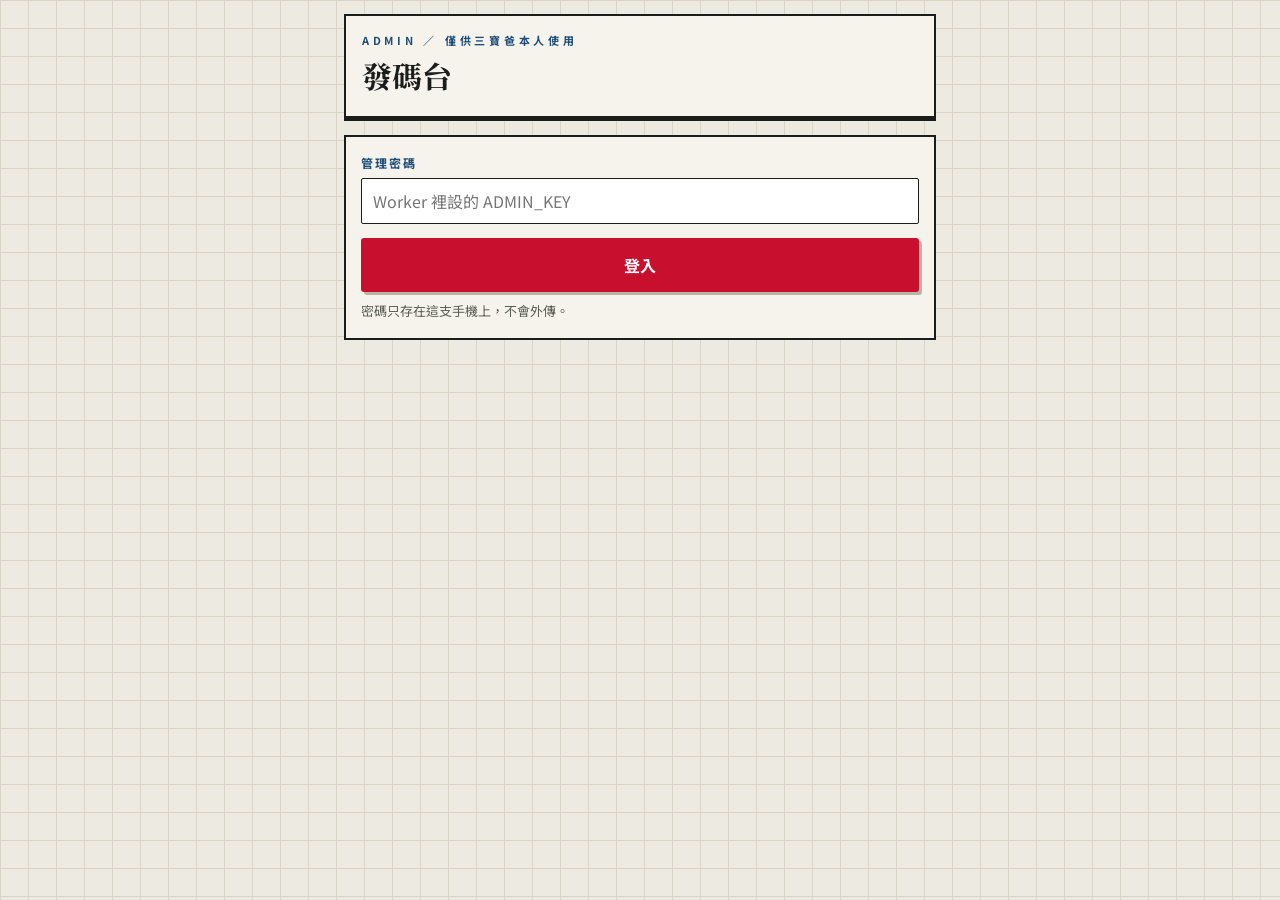
==== admin.html @ 2aa015c7 "Add files via upload" ====
<!DOCTYPE html>
<html lang="zh-Hant-TW">
<head>
<meta charset="UTF-8">
<meta name="viewport" content="width=device-width,initial-scale=1,viewport-fit=cover">
<title>發碼台 ｜ 詐騙檢驗所後台</title>
<meta name="robots" content="noindex,nofollow">
<link rel="preconnect" href="https://fonts.googleapis.com">
<link rel="preconnect" href="https://fonts.gstatic.com" crossorigin>
<link href="https://fonts.googleapis.com/css2?family=Noto+Serif+TC:wght@900&family=Noto+Sans+TC:wght@400;500;700&family=Roboto+Mono:wght@400;700&display=swap" rel="stylesheet">
<style>
:root{--paper:#ECEAE1;--paper-2:#F5F3EC;--ink:#1B1D1A;--ink-soft:#5A5C55;--stamp:#C8102E;--official:#1F4E79;--mark:#F2C230;--rule:#B9B5A6;--rule-soft:#D8D4C7;--pass:#2E6B4F}
*{box-sizing:border-box;-webkit-tap-highlight-color:transparent}
body{margin:0;background:var(--paper);background-image:linear-gradient(var(--rule-soft) 1px,transparent 1px),linear-gradient(90deg,var(--rule-soft) 1px,transparent 1px);background-size:100% 28px,28px 100%;background-attachment:fixed;color:var(--ink);font-family:"Noto Sans TC",system-ui,sans-serif;font-size:16px;line-height:1.7}
.wrap{max-width:620px;margin:0 auto;padding:14px 14px 60px}
.mono{font-family:"Roboto Mono",monospace}
h1{font-family:"Noto Serif TC",serif;font-size:30px;margin:0}
.head{border:2px solid var(--ink);border-bottom-width:5px;background:var(--paper-2);padding:15px 16px}
.head .eb{font-size:11px;letter-spacing:.34em;color:var(--official);font-weight:700}
.box{border:2px solid var(--ink);background:var(--paper-2);padding:16px 15px;margin-top:14px}
label{font-size:12px;font-weight:700;letter-spacing:.16em;color:var(--official);display:block;margin-bottom:5px}
input{width:100%;border:1.5px solid var(--ink);background:#fff;font-family:inherit;font-size:16px;padding:10px 11px;border-radius:2px}
input:focus{outline:3px solid var(--mark);outline-offset:1px}
.grid{display:grid;grid-template-columns:1fr 1fr;gap:11px}
.btn{display:block;width:100%;border:2px solid var(--ink);background:var(--ink);color:var(--paper);font-family:inherit;font-weight:700;font-size:16px;padding:13px;border-radius:3px;cursor:pointer;box-shadow:3px 3px 0 var(--rule);margin-top:14px}
.btn:active{transform:translate(3px,3px);box-shadow:none}
.btn.stamp{background:var(--stamp);border-color:var(--stamp);color:#fff}
.btn.ghost{background:transparent;color:var(--ink)}
.btn:disabled{opacity:.5}
.hint{font-size:13px;color:var(--ink-soft);margin:8px 0 0}
h2{font-family:"Noto Serif TC",serif;font-size:20px;margin:0 0 10px}
.card{border:1.5px solid var(--ink);background:#fff;padding:12px 13px;margin-bottom:10px}
.code{font-family:"Roboto Mono",monospace;font-size:21px;font-weight:700;letter-spacing:.08em;color:var(--stamp)}
.meta{font-size:12px;color:var(--ink-soft);font-family:"Roboto Mono",monospace;margin-top:2px}
.acts{display:flex;gap:8px;margin-top:10px}
.acts button{flex:1;border:1.5px solid var(--ink);background:none;font-family:inherit;font-size:13px;font-weight:700;padding:8px;cursor:pointer;border-radius:2px}
.acts button.pri{background:var(--mark)}
.bar{height:8px;border:1.5px solid var(--ink);margin-top:8px}
.bar i{display:block;height:100%;background:var(--official)}
.pill{display:inline-block;font-size:11px;font-family:"Roboto Mono",monospace;border:1px solid var(--rule);padding:1px 6px;margin-left:6px;color:var(--ink-soft)}
.pill.dead{border-color:var(--stamp);color:var(--stamp)}
.pill.full{border-color:#B8730E;color:#B8730E}
#toast{position:fixed;left:50%;bottom:22px;transform:translate(-50%,90px);background:var(--ink);color:var(--paper);padding:11px 20px;border-radius:3px;font-size:14px;z-index:99;transition:transform .28s;max-width:88vw;text-align:center}
#toast.on{transform:translate(-50%,0)}
</style>
</head>
<body>
<div class="wrap">
  <header class="head">
    <div class="eb">ADMIN ／ 僅供三寶爸本人使用</div>
    <h1>發碼台</h1>
  </header>

  <!-- 登入 -->
  <section class="box" id="login">
    <label for="adminKey">管理密碼</label>
    <input type="password" id="adminKey" placeholder="Worker 裡設的 ADMIN_KEY" autocomplete="off">
    <button class="btn stamp" id="loginBtn">登入</button>
    <p class="hint">密碼只存在這支手機上，不會外傳。</p>
  </section>

  <!-- 發碼 -->
  <section class="box" id="maker" hidden>
    <h2>產生兌換碼</h2>
    <div class="grid">
      <div><label for="fLimit">每組可用次數</label><input type="number" id="fLimit" value="5" min="1" max="500"></div>
      <div><label for="fCount">產生幾組</label><input type="number" id="fCount" value="1" min="1" max="50"></div>
      <div><label for="fDays">有效天數</label><input type="number" id="fDays" value="30" min="1" max="365"></div>
      <div><label for="fNote">備註（誰拿的）</label><input type="text" id="fNote" placeholder="例：阿姨、社團活動"></div>
    </div>
    <button class="btn stamp" id="makeBtn">產生兌換碼</button>
    <div id="made" style="margin-top:16px"></div>
  </section>

  <!-- 管理 -->
  <section class="box" id="manager" hidden>
    <h2>已發出的碼</h2>
    <button class="btn ghost" id="listBtn" style="margin-top:0">重新整理清單</button>
    <div id="list" style="margin-top:14px"></div>
  </section>
</div>

<div id="toast" role="status" aria-live="polite"></div>

<script>
/* 你的 Worker 網址（已填好，不要結尾斜線） */
const API = "https://broken-flower-f4b2.jacky9518.workers.dev";
/* 你的前台網址，會寫進要傳給對方的訊息裡 */
const SITE = "https://jacky95188888.github.io/fraud-lab/";

const $ = s => document.querySelector(s);
const esc = s => String(s == null ? "" : s).replace(/[&<>"]/g, c => ({ "&": "&amp;", "<": "&lt;", ">": "&gt;", '"': "&quot;" }[c]));
const store = { get(k){try{return localStorage.getItem(k)}catch{return null}}, set(k,v){try{localStorage.setItem(k,v)}catch{}}, del(k){try{localStorage.removeItem(k)}catch{}} };
let T; function toast(m){const t=$("#toast");t.textContent=m;t.classList.add("on");clearTimeout(T);T=setTimeout(()=>t.classList.remove("on"),2600)}
function copy(text){const done=()=>toast("已複製");if(navigator.clipboard)navigator.clipboard.writeText(text).then(done,()=>fb(text,done));else fb(text,done)}
function fb(text,done){const ta=document.createElement("textarea");ta.value=text;ta.style.position="fixed";ta.style.opacity="0";document.body.appendChild(ta);ta.select();try{document.execCommand("copy");done()}catch{toast("複製失敗")}document.body.removeChild(ta)}

let KEY = store.get("fl_admin") || "";

async function api(path, body) {
  const res = await fetch(API + path, {
    method: "POST",
    headers: { "Content-Type": "application/json", "X-Admin-Key": KEY },
    body: JSON.stringify(body || {})
  });
  let d = {}; try { d = await res.json() } catch {}
  if (!res.ok) throw new Error(d.error || `錯誤 ${res.status}`);
  return d;
}

function enter() {
  $("#login").hidden = true; $("#maker").hidden = false; $("#manager").hidden = false;
  loadList();
}

$("#loginBtn").addEventListener("click", async () => {
  KEY = $("#adminKey").value.trim();
  if (!KEY) { toast("請輸入管理密碼"); return; }
  const b = $("#loginBtn"); b.disabled = true; b.textContent = "驗證中…";
  try {
    await api("/admin/list");
    store.set("fl_admin", KEY);
    enter(); toast("登入成功");
  } catch (e) { toast(e.message) }
  finally { b.disabled = false; b.textContent = "登入" }
});
if (KEY) { $("#adminKey").value = KEY; api("/admin/list").then(enter).catch(() => store.del("fl_admin")); }

/* 產生 */
$("#makeBtn").addEventListener("click", async () => {
  const b = $("#makeBtn"); b.disabled = true; b.textContent = "產生中…";
  try {
    const d = await api("/admin/create", {
      limit: +$("#fLimit").value, count: +$("#fCount").value,
      days: +$("#fDays").value, note: $("#fNote").value.trim()
    });
    $("#made").innerHTML = `<h2 style="font-size:17px">剛產生的 ${d.codes.length} 組</h2>` + d.codes.map(cardHTML).join("");
    bindCards($("#made"));
    loadList();
    toast("產生完成");
  } catch (e) { toast(e.message) }
  finally { b.disabled = false; b.textContent = "產生兌換碼" }
});

function msgFor(c) {
  return `【三寶爸 詐騙檢驗所】
收到可疑訊息不確定？把截圖丟進去，AI 幫你化驗。

網址：${SITE}
兌換碼：${c.code}
可用次數：${c.limit} 次（${new Date(c.expiresAt).toLocaleDateString("zh-TW")} 前有效）

用法：打開網址 → 貼上兌換碼 → 上傳對話截圖 → 送出化驗。
覺得有用，幫我轉給家裡最容易被騙的那一位 🙏`;
}

function cardHTML(c) {
  const left = Math.max(0, c.limit - c.used);
  const pct = c.limit ? (c.used / c.limit * 100) : 0;
  const dead = c.revoked ? '<span class="pill dead">已停用</span>' : (left === 0 ? '<span class="pill full">已用完</span>' : "");
  return `<div class="card" data-code="${esc(c.code)}">
    <div class="code">${esc(c.code)}${dead}</div>
    <div class="meta">用了 ${c.used} / ${c.limit} ‧ 剩 ${left} 次 ‧ ${new Date(c.expiresAt).toLocaleDateString("zh-TW")} 到期${c.note ? " ‧ " + esc(c.note) : ""}</div>
    <div class="bar"><i style="width:${pct}%"></i></div>
    <div class="acts">
      <button class="pri" data-act="msg">複製發送訊息</button>
      <button data-act="only">只複製碼</button>
      ${c.revoked ? "" : '<button data-act="revoke">停用</button>'}
    </div>
  </div>`;
}

let CACHE = {};
function bindCards(root) {
  root.querySelectorAll(".card").forEach(card => {
    const code = card.dataset.code;
    card.querySelectorAll("[data-act]").forEach(b => b.addEventListener("click", async () => {
      const rec = CACHE[code];
      if (b.dataset.act === "only") return copy(code);
      if (b.dataset.act === "msg") {
        if (!rec) { toast("請先重新整理清單"); return; }
        return copy(msgFor(rec));
      }
      if (b.dataset.act === "revoke") {
        b.disabled = true; b.textContent = "停用中…";
        try { await api("/admin/revoke", { code }); toast("已停用"); loadList(); }
        catch (e) { toast(e.message); b.disabled = false; b.textContent = "停用" }
      }
    }));
  });
}

async function loadList() {
  $("#list").innerHTML = '<p class="hint mono">LOADING…</p>';
  try {
    const d = await api("/admin/list");
    CACHE = {};
    d.codes.forEach(c => CACHE[c.code] = c);
    $("#list").innerHTML = d.codes.length ? d.codes.map(cardHTML).join("") : '<p class="hint">還沒有發過任何碼。</p>';
    bindCards($("#list"));
    bindCards($("#made"));
  } catch (e) { $("#list").innerHTML = `<p class="hint">${esc(e.message)}</p>` }
}
$("#listBtn").addEventListener("click", loadList);
</script>
</body>
</html>
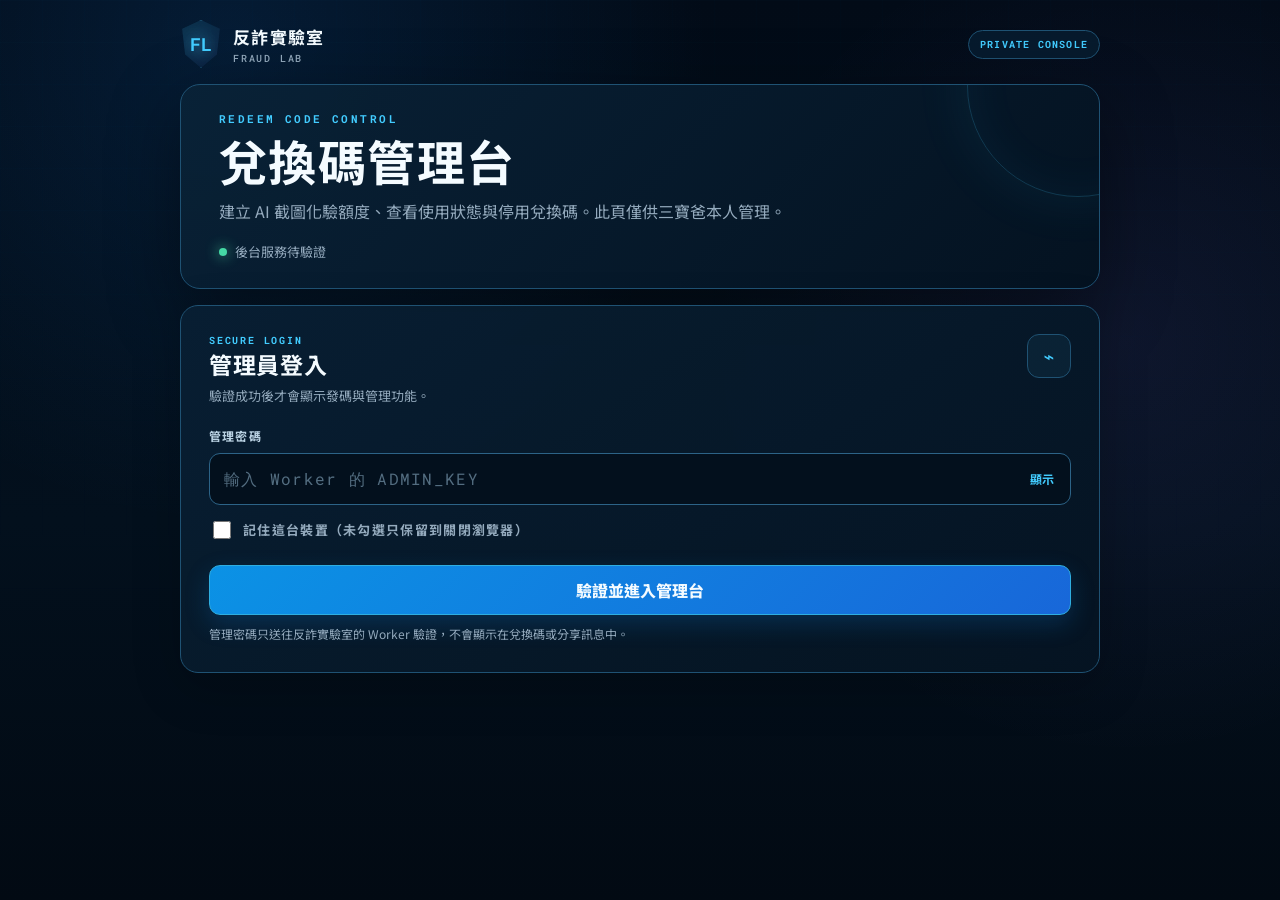
==== commit d426e964: "Rebuild redeem code admin console for mobile" ====
--- a/admin.html
+++ b/admin.html
@@ -3,205 +3,205 @@
 <head>
 <meta charset="UTF-8">
 <meta name="viewport" content="width=device-width,initial-scale=1,viewport-fit=cover">
-<title>發碼台 ｜ 詐騙檢驗所後台</title>
-<meta name="robots" content="noindex,nofollow">
+<meta name="theme-color" content="#020b17">
+<meta name="robots" content="noindex,nofollow,noarchive">
+<title>兌換碼管理台｜反詐實驗室</title>
 <link rel="preconnect" href="https://fonts.googleapis.com">
 <link rel="preconnect" href="https://fonts.gstatic.com" crossorigin>
-<link href="https://fonts.googleapis.com/css2?family=Noto+Serif+TC:wght@900&family=Noto+Sans+TC:wght@400;500;700&family=Roboto+Mono:wght@400;700&display=swap" rel="stylesheet">
+<link href="https://fonts.googleapis.com/css2?family=Noto+Sans+TC:wght@400;500;600;700;800&family=Roboto+Mono:wght@500;700&display=swap" rel="stylesheet">
 <style>
-:root{--paper:#ECEAE1;--paper-2:#F5F3EC;--ink:#1B1D1A;--ink-soft:#5A5C55;--stamp:#C8102E;--official:#1F4E79;--mark:#F2C230;--rule:#B9B5A6;--rule-soft:#D8D4C7;--pass:#2E6B4F}
+:root{--bg:#020b17;--panel:#071828;--panel2:#0a2034;--line:#1f5273;--line2:#163a54;--cyan:#42ccff;--blue:#168cff;--violet:#9873ff;--gold:#ffc857;--green:#45d9a5;--red:#ff4055;--text:#f4fbff;--muted:#94aabd;--shadow:0 22px 70px rgba(0,0,0,.38)}
 *{box-sizing:border-box;-webkit-tap-highlight-color:transparent}
-body{margin:0;background:var(--paper);background-image:linear-gradient(var(--rule-soft) 1px,transparent 1px),linear-gradient(90deg,var(--rule-soft) 1px,transparent 1px);background-size:100% 28px,28px 100%;background-attachment:fixed;color:var(--ink);font-family:"Noto Sans TC",system-ui,sans-serif;font-size:16px;line-height:1.7}
-.wrap{max-width:620px;margin:0 auto;padding:14px 14px 60px}
-.mono{font-family:"Roboto Mono",monospace}
-h1{font-family:"Noto Serif TC",serif;font-size:30px;margin:0}
-.head{border:2px solid var(--ink);border-bottom-width:5px;background:var(--paper-2);padding:15px 16px}
-.head .eb{font-size:11px;letter-spacing:.34em;color:var(--official);font-weight:700}
-.box{border:2px solid var(--ink);background:var(--paper-2);padding:16px 15px;margin-top:14px}
-label{font-size:12px;font-weight:700;letter-spacing:.16em;color:var(--official);display:block;margin-bottom:5px}
-input{width:100%;border:1.5px solid var(--ink);background:#fff;font-family:inherit;font-size:16px;padding:10px 11px;border-radius:2px}
-input:focus{outline:3px solid var(--mark);outline-offset:1px}
-.grid{display:grid;grid-template-columns:1fr 1fr;gap:11px}
-.btn{display:block;width:100%;border:2px solid var(--ink);background:var(--ink);color:var(--paper);font-family:inherit;font-weight:700;font-size:16px;padding:13px;border-radius:3px;cursor:pointer;box-shadow:3px 3px 0 var(--rule);margin-top:14px}
-.btn:active{transform:translate(3px,3px);box-shadow:none}
-.btn.stamp{background:var(--stamp);border-color:var(--stamp);color:#fff}
-.btn.ghost{background:transparent;color:var(--ink)}
-.btn:disabled{opacity:.5}
-.hint{font-size:13px;color:var(--ink-soft);margin:8px 0 0}
-h2{font-family:"Noto Serif TC",serif;font-size:20px;margin:0 0 10px}
-.card{border:1.5px solid var(--ink);background:#fff;padding:12px 13px;margin-bottom:10px}
-.code{font-family:"Roboto Mono",monospace;font-size:21px;font-weight:700;letter-spacing:.08em;color:var(--stamp)}
-.meta{font-size:12px;color:var(--ink-soft);font-family:"Roboto Mono",monospace;margin-top:2px}
-.acts{display:flex;gap:8px;margin-top:10px}
-.acts button{flex:1;border:1.5px solid var(--ink);background:none;font-family:inherit;font-size:13px;font-weight:700;padding:8px;cursor:pointer;border-radius:2px}
-.acts button.pri{background:var(--mark)}
-.bar{height:8px;border:1.5px solid var(--ink);margin-top:8px}
-.bar i{display:block;height:100%;background:var(--official)}
-.pill{display:inline-block;font-size:11px;font-family:"Roboto Mono",monospace;border:1px solid var(--rule);padding:1px 6px;margin-left:6px;color:var(--ink-soft)}
-.pill.dead{border-color:var(--stamp);color:var(--stamp)}
-.pill.full{border-color:#B8730E;color:#B8730E}
-#toast{position:fixed;left:50%;bottom:22px;transform:translate(-50%,90px);background:var(--ink);color:var(--paper);padding:11px 20px;border-radius:3px;font-size:14px;z-index:99;transition:transform .28s;max-width:88vw;text-align:center}
+html{background:var(--bg);scroll-behavior:smooth}
+body{margin:0;min-height:100vh;color:var(--text);font-family:"Noto Sans TC",system-ui,sans-serif;background:radial-gradient(circle at 18% 5%,rgba(22,140,255,.13),transparent 30rem),radial-gradient(circle at 88% 38%,rgba(152,115,255,.08),transparent 26rem),linear-gradient(180deg,#020b17,#03101d 58%,#020a13);font-size:16px;line-height:1.65;padding-bottom:calc(30px + env(safe-area-inset-bottom))}
+body::before{content:"";position:fixed;inset:0;pointer-events:none;opacity:.2;background-image:linear-gradient(rgba(66,204,255,.08) 1px,transparent 1px),linear-gradient(90deg,rgba(66,204,255,.06) 1px,transparent 1px);background-size:42px 42px;mask-image:linear-gradient(to bottom,#000,transparent 85%)}
+button,input{font:inherit}
+button{touch-action:manipulation}
+.wrap{width:min(100% - 28px,920px);margin:0 auto;padding:20px 0 54px;position:relative}
+.topbar{display:flex;align-items:center;justify-content:space-between;gap:14px;margin-bottom:16px}
+.brand{display:flex;align-items:center;gap:11px;min-width:0}
+.brand-mark{width:42px;height:48px;display:grid;place-items:center;color:var(--cyan);border:1px solid var(--line);clip-path:polygon(50% 0,95% 18%,88% 72%,50% 100%,12% 72%,5% 18%);background:linear-gradient(145deg,rgba(66,204,255,.13),rgba(152,115,255,.06));font:700 18px "Roboto Mono",monospace;text-shadow:0 0 18px var(--cyan)}
+.brand b{display:block;font-size:17px;letter-spacing:.08em;white-space:nowrap}
+.brand small{display:block;color:var(--muted);font:500 10px "Roboto Mono",monospace;letter-spacing:.18em}
+.private{border:1px solid var(--line);border-radius:99px;padding:7px 11px;color:var(--cyan);font:700 10px "Roboto Mono",monospace;letter-spacing:.12em;background:rgba(8,31,51,.8);white-space:nowrap}
+.hero{border:1px solid var(--line);border-radius:20px;padding:26px clamp(20px,5vw,38px);position:relative;overflow:hidden;background:linear-gradient(135deg,rgba(9,34,55,.96),rgba(4,19,33,.96));box-shadow:var(--shadow)}
+.hero::before{content:"";position:absolute;width:220px;height:220px;right:-90px;top:-110px;border:1px solid rgba(66,204,255,.2);border-radius:50%;box-shadow:0 0 60px rgba(66,204,255,.08),inset 0 0 50px rgba(66,204,255,.05)}
+.eyebrow{color:var(--cyan);font:700 11px "Roboto Mono",monospace;letter-spacing:.22em;margin-bottom:6px}
+h1{font-size:clamp(30px,7vw,48px);line-height:1.18;letter-spacing:.03em;margin:0}
+.hero p{color:var(--muted);margin:9px 0 0;max-width:620px}
+.statusline{display:flex;align-items:center;gap:8px;margin-top:17px;color:var(--muted);font-size:13px}
+.dot{width:8px;height:8px;border-radius:50%;background:var(--green);box-shadow:0 0 13px var(--green)}
+.panel{border:1px solid var(--line);border-radius:18px;background:linear-gradient(145deg,rgba(8,31,51,.97),rgba(5,20,34,.97));padding:clamp(18px,4vw,28px);margin-top:16px;box-shadow:0 15px 50px rgba(0,0,0,.2);position:relative}
+.panel[hidden],[hidden]{display:none!important}
+.panel-head{display:flex;align-items:flex-start;justify-content:space-between;gap:12px;margin-bottom:19px}
+.kicker{color:var(--cyan);font:700 10px "Roboto Mono",monospace;letter-spacing:.18em;margin-bottom:3px}
+h2{font-size:23px;line-height:1.3;margin:0;letter-spacing:.03em}
+.panel-head p{color:var(--muted);font-size:13px;margin:5px 0 0}
+.iconbox{width:44px;height:44px;display:grid;place-items:center;flex:0 0 auto;border:1px solid var(--line);border-radius:12px;background:rgba(66,204,255,.06);color:var(--cyan);font:700 18px "Roboto Mono",monospace}
+label{display:block;color:#b9d1e2;font-size:12px;font-weight:700;letter-spacing:.1em;margin:0 0 7px}
+.field{position:relative}
+input{width:100%;height:52px;border:1px solid #2c6387;border-radius:11px;background:#03101d;color:var(--text);padding:0 14px;outline:0;transition:border-color .2s,box-shadow .2s}
+input::placeholder{color:#536d80}
+input:focus{border-color:var(--cyan);box-shadow:0 0 0 3px rgba(66,204,255,.11),0 0 22px rgba(66,204,255,.07)}
+input[type=password]{padding-right:62px;font-family:"Roboto Mono",monospace;letter-spacing:.08em}
+.peek{position:absolute;right:7px;bottom:7px;height:38px;border:0;border-radius:8px;background:transparent;color:var(--cyan);font-size:12px;font-weight:700;padding:0 10px;cursor:pointer}
+.hint{font-size:12px;color:var(--muted);margin:9px 0 0}
+.remember{display:flex;align-items:center;gap:9px;margin-top:13px;color:var(--muted);font-size:13px;cursor:pointer}
+.remember input{width:18px;height:18px;accent-color:var(--cyan)}
+.btn{min-height:50px;border:1px solid var(--line);border-radius:11px;background:#0b253a;color:var(--text);display:inline-flex;align-items:center;justify-content:center;gap:8px;font-weight:800;cursor:pointer;padding:11px 17px;text-decoration:none;transition:transform .15s,border-color .15s,filter .15s}
+.btn:hover{border-color:var(--cyan)}
+.btn:active{transform:translateY(2px)}
+.btn:disabled{opacity:.5;cursor:wait}
+.btn.primary{width:100%;margin-top:16px;border-color:#2faee0;background:linear-gradient(135deg,#0b92e5,#1867d9);box-shadow:0 9px 24px rgba(12,127,222,.22)}
+.btn.danger{color:#ff91a0;border-color:rgba(255,64,85,.45);background:rgba(255,64,85,.08)}
+.btn.small{min-height:39px;font-size:13px;padding:7px 11px}
+.dashbar{display:flex;align-items:center;justify-content:space-between;gap:12px;margin-top:16px;padding:13px 15px;border:1px solid var(--line);border-radius:14px;background:rgba(7,24,40,.92)}
+.identity{display:flex;align-items:center;gap:10px;color:var(--muted);font-size:13px}
+.identity strong{color:var(--text)}
+.grid{display:grid;grid-template-columns:repeat(2,minmax(0,1fr));gap:14px}
+.span2{grid-column:1/-1}
+.presets{display:flex;flex-wrap:wrap;gap:8px;margin:2px 0 18px}
+.preset{border:1px solid var(--line);border-radius:99px;background:rgba(66,204,255,.04);color:#b9d7ea;padding:7px 11px;font-size:12px;font-weight:700;cursor:pointer}
+.preset:hover,.preset.on{border-color:var(--cyan);color:var(--cyan);background:rgba(66,204,255,.1)}
+.made-tools{display:flex;gap:8px;flex-wrap:wrap;margin:16px 0 12px}
+.stats{display:grid;grid-template-columns:repeat(4,1fr);gap:8px;margin-bottom:18px}
+.stat{min-height:79px;border:1px solid var(--line2);border-radius:12px;background:rgba(3,16,29,.65);padding:11px;text-align:center}
+.stat b{display:block;font:700 21px "Roboto Mono",monospace;color:var(--text)}
+.stat small{color:var(--muted);font-size:11px}
+.toolbar{display:grid;grid-template-columns:1fr auto;gap:9px;margin-bottom:13px}
+.toolbar input{height:46px}
+.filters{display:flex;gap:7px;overflow:auto;padding:1px 1px 10px;scrollbar-width:none}
+.filters::-webkit-scrollbar{display:none}
+.filter{flex:0 0 auto;border:1px solid var(--line);border-radius:99px;background:transparent;color:var(--muted);padding:7px 12px;font-size:12px;font-weight:700;cursor:pointer}
+.filter.on{color:var(--cyan);border-color:var(--cyan);background:rgba(66,204,255,.09)}
+.card{border:1px solid var(--line2);border-radius:14px;background:linear-gradient(135deg,rgba(7,27,45,.95),rgba(3,16,29,.95));padding:15px;margin-bottom:10px}
+.card-top{display:flex;align-items:flex-start;justify-content:space-between;gap:10px}
+.code{font:700 clamp(17px,5vw,22px) "Roboto Mono",monospace;letter-spacing:.07em;color:var(--cyan);overflow-wrap:anywhere}
+.pill{display:inline-flex;align-items:center;border:1px solid rgba(69,217,165,.45);border-radius:99px;padding:3px 7px;color:var(--green);font:700 10px "Roboto Mono",monospace;white-space:nowrap}
+.pill.dead,.pill.expired{border-color:rgba(255,64,85,.48);color:#ff7a8c}.pill.full{border-color:rgba(255,200,87,.5);color:var(--gold)}
+.meta{font-size:12px;color:var(--muted);margin-top:6px;overflow-wrap:anywhere}
+.bar{height:6px;border-radius:99px;background:#102d43;margin-top:11px;overflow:hidden}
+.bar i{display:block;height:100%;background:linear-gradient(90deg,var(--cyan),var(--violet));border-radius:inherit}
+.acts{display:grid;grid-template-columns:1.25fr 1fr auto;gap:8px;margin-top:12px}
+.acts button{min-height:41px;border:1px solid var(--line);border-radius:9px;background:rgba(12,43,67,.85);color:var(--text);font-size:12px;font-weight:700;padding:7px;cursor:pointer}
+.acts button.pri{border-color:#288fc0;color:#dff7ff;background:rgba(16,126,185,.23)}
+.acts button.revoke{color:#ff8292;border-color:rgba(255,64,85,.35);background:rgba(255,64,85,.05)}
+.empty{border:1px dashed var(--line);border-radius:12px;text-align:center;padding:30px 15px;color:var(--muted);font-size:13px}
+#toast{position:fixed;left:50%;bottom:calc(18px + env(safe-area-inset-bottom));transform:translate(-50%,100px);background:#e9f8ff;color:#04101c;border:1px solid #fff;padding:11px 18px;border-radius:99px;font-size:13px;font-weight:800;z-index:99;transition:transform .28s;max-width:88vw;text-align:center;box-shadow:0 14px 36px rgba(0,0,0,.4)}
 #toast.on{transform:translate(-50%,0)}
+@media(max-width:620px){.wrap{width:min(100% - 20px,920px);padding-top:10px}.topbar{padding:0 4px}.brand b{font-size:14px}.private{font-size:9px;padding:6px 8px}.hero{padding:22px 18px;border-radius:16px}.hero p{font-size:14px}.panel{border-radius:15px;padding:18px 14px}.panel-head{margin-bottom:16px}.grid{grid-template-columns:1fr}.span2{grid-column:auto}.stats{grid-template-columns:repeat(2,1fr)}.toolbar{grid-template-columns:1fr}.toolbar .btn{width:100%}.acts{grid-template-columns:1fr 1fr}.acts .revoke{grid-column:1/-1}.dashbar{align-items:flex-start}.identity{align-items:flex-start}.dashbar .btn{min-height:40px}.made-tools .btn{flex:1 1 140px}.card{padding:13px 12px}.code{letter-spacing:.045em}}
 </style>
 </head>
 <body>
-<div class="wrap">
-  <header class="head">
-    <div class="eb">ADMIN ／ 僅供三寶爸本人使用</div>
-    <h1>發碼台</h1>
+<main class="wrap">
+  <div class="topbar">
+    <div class="brand"><div class="brand-mark">FL</div><div><b>反詐實驗室</b><small>FRAUD LAB</small></div></div>
+    <div class="private">PRIVATE CONSOLE</div>
+  </div>
+
+  <header class="hero">
+    <div class="eyebrow">REDEEM CODE CONTROL</div>
+    <h1>兌換碼管理台</h1>
+    <p>建立 AI 截圖化驗額度、查看使用狀態與停用兌換碼。此頁僅供三寶爸本人管理。</p>
+    <div class="statusline"><span class="dot"></span><span>後台服務待驗證</span></div>
   </header>
 
-  <!-- 登入 -->
-  <section class="box" id="login">
-    <label for="adminKey">管理密碼</label>
-    <input type="password" id="adminKey" placeholder="Worker 裡設的 ADMIN_KEY" autocomplete="off">
-    <button class="btn stamp" id="loginBtn">登入</button>
-    <p class="hint">密碼只存在這支手機上，不會外傳。</p>
+  <section class="panel" id="login">
+    <div class="panel-head"><div><div class="kicker">SECURE LOGIN</div><h2>管理員登入</h2><p>驗證成功後才會顯示發碼與管理功能。</p></div><div class="iconbox">⌁</div></div>
+    <div class="field">
+      <label for="adminKey">管理密碼</label>
+      <input type="password" id="adminKey" placeholder="輸入 Worker 的 ADMIN_KEY" autocomplete="current-password">
+      <button class="peek" id="peekKey" type="button" aria-label="顯示密碼">顯示</button>
+    </div>
+    <label class="remember"><input type="checkbox" id="rememberKey">記住這台裝置（未勾選只保留到關閉瀏覽器）</label>
+    <button class="btn primary" id="loginBtn" type="button">驗證並進入管理台</button>
+    <p class="hint">管理密碼只送往反詐實驗室的 Worker 驗證，不會顯示在兌換碼或分享訊息中。</p>
   </section>
 
-  <!-- 發碼 -->
-  <section class="box" id="maker" hidden>
-    <h2>產生兌換碼</h2>
+  <div class="dashbar" id="dashbar" hidden>
+    <div class="identity"><span class="dot"></span><span><strong>管理員已登入</strong><br>可開始建立與管理兌換碼</span></div>
+    <button class="btn danger small" id="logoutBtn" type="button">安全登出</button>
+  </div>
+
+  <section class="panel" id="maker" hidden>
+    <div class="panel-head"><div><div class="kicker">CREATE CODES</div><h2>產生兌換碼</h2><p>每次產生前，先確認使用次數、組數與有效期限。</p></div><div class="iconbox">＋</div></div>
+    <div class="presets" aria-label="快速設定">
+      <button class="preset" type="button" data-limit="1" data-count="1" data-days="7">單次體驗</button>
+      <button class="preset on" type="button" data-limit="5" data-count="1" data-days="30">一般支持者</button>
+      <button class="preset" type="button" data-limit="10" data-count="1" data-days="90">長期使用</button>
+      <button class="preset" type="button" data-limit="5" data-count="10" data-days="30">活動批次</button>
+    </div>
     <div class="grid">
-      <div><label for="fLimit">每組可用次數</label><input type="number" id="fLimit" value="5" min="1" max="500"></div>
-      <div><label for="fCount">產生幾組</label><input type="number" id="fCount" value="1" min="1" max="50"></div>
-      <div><label for="fDays">有效天數</label><input type="number" id="fDays" value="30" min="1" max="365"></div>
-      <div><label for="fNote">備註（誰拿的）</label><input type="text" id="fNote" placeholder="例：阿姨、社團活動"></div>
-    </div>
-    <button class="btn stamp" id="makeBtn">產生兌換碼</button>
-    <div id="made" style="margin-top:16px"></div>
+      <div><label for="fLimit">每組可用次數</label><input type="number" id="fLimit" value="5" min="1" max="500" inputmode="numeric"></div>
+      <div><label for="fCount">產生幾組</label><input type="number" id="fCount" value="1" min="1" max="50" inputmode="numeric"></div>
+      <div><label for="fDays">有效天數</label><input type="number" id="fDays" value="30" min="1" max="365" inputmode="numeric"></div>
+      <div><label for="fNote">備註（誰拿的）</label><input type="text" id="fNote" maxlength="60" placeholder="例：王小姐、社團活動"></div>
+    </div>
+    <button class="btn primary" id="makeBtn" type="button">確認產生兌換碼</button>
+    <div id="made" hidden></div>
   </section>
 
-  <!-- 管理 -->
-  <section class="box" id="manager" hidden>
-    <h2>已發出的碼</h2>
-    <button class="btn ghost" id="listBtn" style="margin-top:0">重新整理清單</button>
-    <div id="list" style="margin-top:14px"></div>
+  <section class="panel" id="manager" hidden>
+    <div class="panel-head"><div><div class="kicker">CODE STATUS</div><h2>已發出的碼</h2><p>統計由後台實際資料即時計算，不使用示範數字。</p></div><div class="iconbox">#</div></div>
+    <div class="stats">
+      <div class="stat"><b id="sAll">0</b><small>全部</small></div>
+      <div class="stat"><b id="sActive">0</b><small>可使用</small></div>
+      <div class="stat"><b id="sFull">0</b><small>已用完</small></div>
+      <div class="stat"><b id="sDead">0</b><small>停用／過期</small></div>
+    </div>
+    <div class="toolbar"><input type="text" id="searchCode" placeholder="搜尋兌換碼或備註" aria-label="搜尋兌換碼或備註"><button class="btn small" id="listBtn" type="button">重新整理</button></div>
+    <div class="filters" aria-label="兌換碼狀態篩選">
+      <button class="filter on" type="button" data-filter="all">全部</button>
+      <button class="filter" type="button" data-filter="active">可使用</button>
+      <button class="filter" type="button" data-filter="full">已用完</button>
+      <button class="filter" type="button" data-filter="dead">停用／過期</button>
+    </div>
+    <div id="list"><div class="empty">登入後載入兌換碼。</div></div>
   </section>
-</div>
-
+</main>
 <div id="toast" role="status" aria-live="polite"></div>
 
 <script>
-/* 你的 Worker 網址（已填好，不要結尾斜線） */
-const API = "https://broken-flower-f4b2.jacky9518.workers.dev";
-/* 你的前台網址，會寫進要傳給對方的訊息裡 */
-const SITE = "https://jacky95188888.github.io/fraud-lab/";
-
-const $ = s => document.querySelector(s);
-const esc = s => String(s == null ? "" : s).replace(/[&<>"]/g, c => ({ "&": "&amp;", "<": "&lt;", ">": "&gt;", '"': "&quot;" }[c]));
-const store = { get(k){try{return localStorage.getItem(k)}catch{return null}}, set(k,v){try{localStorage.setItem(k,v)}catch{}}, del(k){try{localStorage.removeItem(k)}catch{}} };
-let T; function toast(m){const t=$("#toast");t.textContent=m;t.classList.add("on");clearTimeout(T);T=setTimeout(()=>t.classList.remove("on"),2600)}
-function copy(text){const done=()=>toast("已複製");if(navigator.clipboard)navigator.clipboard.writeText(text).then(done,()=>fb(text,done));else fb(text,done)}
-function fb(text,done){const ta=document.createElement("textarea");ta.value=text;ta.style.position="fixed";ta.style.opacity="0";document.body.appendChild(ta);ta.select();try{document.execCommand("copy");done()}catch{toast("複製失敗")}document.body.removeChild(ta)}
-
-let KEY = store.get("fl_admin") || "";
-
-async function api(path, body) {
-  const res = await fetch(API + path, {
-    method: "POST",
-    headers: { "Content-Type": "application/json", "X-Admin-Key": KEY },
-    body: JSON.stringify(body || {})
-  });
-  let d = {}; try { d = await res.json() } catch {}
-  if (!res.ok) throw new Error(d.error || `錯誤 ${res.status}`);
-  return d;
-}
-
-function enter() {
-  $("#login").hidden = true; $("#maker").hidden = false; $("#manager").hidden = false;
-  loadList();
-}
-
-$("#loginBtn").addEventListener("click", async () => {
-  KEY = $("#adminKey").value.trim();
-  if (!KEY) { toast("請輸入管理密碼"); return; }
-  const b = $("#loginBtn"); b.disabled = true; b.textContent = "驗證中…";
-  try {
-    await api("/admin/list");
-    store.set("fl_admin", KEY);
-    enter(); toast("登入成功");
-  } catch (e) { toast(e.message) }
-  finally { b.disabled = false; b.textContent = "登入" }
-});
-if (KEY) { $("#adminKey").value = KEY; api("/admin/list").then(enter).catch(() => store.del("fl_admin")); }
-
-/* 產生 */
-$("#makeBtn").addEventListener("click", async () => {
-  const b = $("#makeBtn"); b.disabled = true; b.textContent = "產生中…";
-  try {
-    const d = await api("/admin/create", {
-      limit: +$("#fLimit").value, count: +$("#fCount").value,
-      days: +$("#fDays").value, note: $("#fNote").value.trim()
-    });
-    $("#made").innerHTML = `<h2 style="font-size:17px">剛產生的 ${d.codes.length} 組</h2>` + d.codes.map(cardHTML).join("");
-    bindCards($("#made"));
-    loadList();
-    toast("產生完成");
-  } catch (e) { toast(e.message) }
-  finally { b.disabled = false; b.textContent = "產生兌換碼" }
-});
-
-function msgFor(c) {
-  return `【三寶爸 詐騙檢驗所】
-收到可疑訊息不確定？把截圖丟進去，AI 幫你化驗。
-
-網址：${SITE}
-兌換碼：${c.code}
-可用次數：${c.limit} 次（${new Date(c.expiresAt).toLocaleDateString("zh-TW")} 前有效）
-
-用法：打開網址 → 貼上兌換碼 → 上傳對話截圖 → 送出化驗。
-覺得有用，幫我轉給家裡最容易被騙的那一位 🙏`;
-}
-
-function cardHTML(c) {
-  const left = Math.max(0, c.limit - c.used);
-  const pct = c.limit ? (c.used / c.limit * 100) : 0;
-  const dead = c.revoked ? '<span class="pill dead">已停用</span>' : (left === 0 ? '<span class="pill full">已用完</span>' : "");
-  return `<div class="card" data-code="${esc(c.code)}">
-    <div class="code">${esc(c.code)}${dead}</div>
-    <div class="meta">用了 ${c.used} / ${c.limit} ‧ 剩 ${left} 次 ‧ ${new Date(c.expiresAt).toLocaleDateString("zh-TW")} 到期${c.note ? " ‧ " + esc(c.note) : ""}</div>
-    <div class="bar"><i style="width:${pct}%"></i></div>
-    <div class="acts">
-      <button class="pri" data-act="msg">複製發送訊息</button>
-      <button data-act="only">只複製碼</button>
-      ${c.revoked ? "" : '<button data-act="revoke">停用</button>'}
-    </div>
-  </div>`;
-}
-
-let CACHE = {};
-function bindCards(root) {
-  root.querySelectorAll(".card").forEach(card => {
-    const code = card.dataset.code;
-    card.querySelectorAll("[data-act]").forEach(b => b.addEventListener("click", async () => {
-      const rec = CACHE[code];
-      if (b.dataset.act === "only") return copy(code);
-      if (b.dataset.act === "msg") {
-        if (!rec) { toast("請先重新整理清單"); return; }
-        return copy(msgFor(rec));
-      }
-      if (b.dataset.act === "revoke") {
-        b.disabled = true; b.textContent = "停用中…";
-        try { await api("/admin/revoke", { code }); toast("已停用"); loadList(); }
-        catch (e) { toast(e.message); b.disabled = false; b.textContent = "停用" }
-      }
-    }));
-  });
-}
-
-async function loadList() {
-  $("#list").innerHTML = '<p class="hint mono">LOADING…</p>';
-  try {
-    const d = await api("/admin/list");
-    CACHE = {};
-    d.codes.forEach(c => CACHE[c.code] = c);
-    $("#list").innerHTML = d.codes.length ? d.codes.map(cardHTML).join("") : '<p class="hint">還沒有發過任何碼。</p>';
-    bindCards($("#list"));
-    bindCards($("#made"));
-  } catch (e) { $("#list").innerHTML = `<p class="hint">${esc(e.message)}</p>` }
-}
-$("#listBtn").addEventListener("click", loadList);
+const API="https://broken-flower-f4b2.jacky9518.workers.dev";
+const SITE="https://jacky95188888.github.io/fraud-lab/";
+const $=s=>document.querySelector(s),$$=s=>[...document.querySelectorAll(s)];
+const esc=s=>String(s==null?"":s).replace(/[&<>\"]/g,c=>({"&":"&amp;","<":"&lt;",">":"&gt;",'\"':"&quot;"}[c]));
+const local={get:k=>{try{return localStorage.getItem(k)}catch{return null}},set:(k,v)=>{try{localStorage.setItem(k,v)}catch{}},del:k=>{try{localStorage.removeItem(k)}catch{}}};
+const session={get:k=>{try{return sessionStorage.getItem(k)}catch{return null}},set:(k,v)=>{try{sessionStorage.setItem(k,v)}catch{}},del:k=>{try{sessionStorage.removeItem(k)}catch{}}};
+let timer,KEY=session.get("fl_admin")||local.get("fl_admin")||"",CACHE={},FILTER="all",LAST_MADE=[];
+function toast(message){const el=$("#toast");el.textContent=message;el.classList.add("on");clearTimeout(timer);timer=setTimeout(()=>el.classList.remove("on"),2800)}
+function fallbackCopy(text,done){const ta=document.createElement("textarea");ta.value=text;ta.style.cssText="position:fixed;opacity:0;left:-9999px";document.body.appendChild(ta);ta.select();try{document.execCommand("copy");done()}catch{toast("複製失敗，請長按文字複製")}ta.remove()}
+function copy(text){const done=()=>toast("已複製到剪貼簿");if(navigator.clipboard&&window.isSecureContext)navigator.clipboard.writeText(text).then(done,()=>fallbackCopy(text,done));else fallbackCopy(text,done)}
+async function api(path,body={}){const res=await fetch(API+path,{method:"POST",headers:{"Content-Type":"application/json","X-Admin-Key":KEY},body:JSON.stringify(body)});let data={};try{data=await res.json()}catch{}if(!res.ok)throw new Error(data.error||`後台回應錯誤 ${res.status}`);return data}
+function setConnected(on){$(".statusline span:last-child").textContent=on?"後台服務連線正常":"後台服務待驗證";$("#login").hidden=on;$("#dashbar").hidden=!on;$("#maker").hidden=!on;$("#manager").hidden=!on}
+function saveKey(){session.set("fl_admin",KEY);if($("#rememberKey").checked)local.set("fl_admin",KEY);else local.del("fl_admin")}
+function logout(show=true){KEY="";CACHE={};LAST_MADE=[];session.del("fl_admin");local.del("fl_admin");$("#adminKey").value="";$("#made").hidden=true;$("#made").innerHTML="";setConnected(false);if(show)toast("已安全登出")}
+
+$("#peekKey").addEventListener("click",()=>{const input=$("#adminKey"),show=input.type==="password";input.type=show?"text":"password";$("#peekKey").textContent=show?"隱藏":"顯示";$("#peekKey").setAttribute("aria-label",show?"隱藏密碼":"顯示密碼")});
+$("#loginBtn").addEventListener("click",login);
+$("#adminKey").addEventListener("keydown",e=>{if(e.key==="Enter")login()});
+$("#logoutBtn").addEventListener("click",()=>logout());
+async function login(){KEY=$("#adminKey").value.trim();if(!KEY)return toast("請先輸入管理密碼");const b=$("#loginBtn");b.disabled=true;b.textContent="正在安全驗證…";try{const data=await api("/admin/list");saveKey();setConnected(true);applyList(data.codes||[]);toast("登入成功")}catch(e){KEY="";toast(e.message)}finally{b.disabled=false;b.textContent="驗證並進入管理台"}}
+
+$$('.preset').forEach(b=>b.addEventListener('click',()=>{$$('.preset').forEach(x=>x.classList.remove('on'));b.classList.add('on');$("#fLimit").value=b.dataset.limit;$("#fCount").value=b.dataset.count;$("#fDays").value=b.dataset.days}));
+function intValue(sel,min,max,label){const n=Number($(sel).value);if(!Number.isInteger(n)||n<min||n>max)throw new Error(`${label}需介於 ${min}～${max}`);return n}
+$("#makeBtn").addEventListener("click",async()=>{const b=$("#makeBtn");let payload;try{payload={limit:intValue("#fLimit",1,500,"可用次數"),count:intValue("#fCount",1,50,"產生組數"),days:intValue("#fDays",1,365,"有效天數"),note:$("#fNote").value.trim()}}catch(e){return toast(e.message)}b.disabled=true;b.textContent="正在產生…";try{const data=await api("/admin/create",payload);LAST_MADE=data.codes||[];LAST_MADE.forEach(c=>CACHE[c.code]=c);renderMade();toast(`已產生 ${LAST_MADE.length} 組兌換碼`);await loadList(false)}catch(e){toast(e.message)}finally{b.disabled=false;b.textContent="確認產生兌換碼"}});
+function msgFor(c){return `【三寶爸｜反詐實驗室】\n收到可疑訊息不確定？可將對話截圖交給 AI 協助分析。\n\n網址：${SITE}\n兌換碼：${c.code}\n可用次數：${c.limit} 次\n有效期限：${dateText(c.expiresAt)}\n\n使用方式：開啟網站 → 選擇「AI 截圖化驗」→ 輸入兌換碼 → 上傳截圖。\n\n提醒：AI 分析僅供風險辨識參考；涉及匯款、帳戶或個資時，請撥打 165 或向警方查證。`}
+function dateText(value){const d=new Date(value);return Number.isNaN(d.getTime())?"期限未提供":d.toLocaleDateString("zh-TW")}
+function stateOf(c){const expired=new Date(c.expiresAt).getTime()<Date.now();if(c.revoked||expired)return"dead";if(Math.max(0,c.limit-c.used)===0)return"full";return"active"}
+function statusHTML(c){const expired=!c.revoked&&new Date(c.expiresAt).getTime()<Date.now();if(c.revoked)return'<span class="pill dead">已停用</span>';if(expired)return'<span class="pill expired">已過期</span>';if(stateOf(c)==="full")return'<span class="pill full">已用完</span>';return'<span class="pill">可使用</span>'}
+function cardHTML(c){const left=Math.max(0,Number(c.limit)-Number(c.used)),pct=c.limit?Math.min(100,Number(c.used)/Number(c.limit)*100):0;return `<article class="card" data-code="${esc(c.code)}"><div class="card-top"><div class="code">${esc(c.code)}</div>${statusHTML(c)}</div><div class="meta">已用 ${c.used}／${c.limit}・剩餘 ${left} 次・${dateText(c.expiresAt)} 到期${c.note?"・"+esc(c.note):""}</div><div class="bar"><i style="width:${pct}%"></i></div><div class="acts"><button class="pri" data-act="msg">複製完整訊息</button><button data-act="only">只複製碼</button>${stateOf(c)==="active"?'<button class="revoke" data-act="revoke">停用此碼</button>':""}</div></article>`}
+function bindCards(root){root.querySelectorAll(".card").forEach(card=>card.querySelectorAll("[data-act]").forEach(button=>button.addEventListener("click",async()=>{const code=card.dataset.code,rec=CACHE[code];if(button.dataset.act==="only")return copy(code);if(button.dataset.act==="msg")return rec?copy(msgFor(rec)):toast("找不到這組兌換碼，請重新整理");if(button.dataset.act==="revoke"){if(!confirm(`確定停用 ${code}？停用後使用者將無法再用此碼。`))return;button.disabled=true;button.textContent="停用中…";try{await api("/admin/revoke",{code});toast("兌換碼已停用");await loadList()}catch(e){toast(e.message);button.disabled=false;button.textContent="停用此碼"}}}))) }
+function renderMade(){const root=$("#made");if(!LAST_MADE.length){root.hidden=true;return}root.hidden=false;root.innerHTML=`<div class="made-tools"><button class="btn small" id="copyMadeCodes" type="button">複製全部兌換碼</button><button class="btn small" id="copyMadeMessages" type="button">複製全部發送訊息</button></div>${LAST_MADE.map(cardHTML).join("")}`;bindCards(root);$("#copyMadeCodes").addEventListener("click",()=>copy(LAST_MADE.map(c=>c.code).join("\n")));$("#copyMadeMessages").addEventListener("click",()=>copy(LAST_MADE.map(msgFor).join("\n\n──────────\n\n")));root.scrollIntoView({behavior:"smooth",block:"start"})}
+function applyList(codes){CACHE={};codes.forEach(c=>CACHE[c.code]=c);renderStats(codes);renderList()}
+function renderStats(codes){const counts={all:codes.length,active:0,full:0,dead:0};codes.forEach(c=>counts[stateOf(c)]++);$("#sAll").textContent=counts.all;$("#sActive").textContent=counts.active;$("#sFull").textContent=counts.full;$("#sDead").textContent=counts.dead}
+function renderList(){const query=$("#searchCode").value.trim().toLowerCase();const codes=Object.values(CACHE).filter(c=>(FILTER==="all"||stateOf(c)===FILTER)&&(!query||`${c.code} ${c.note||""}`.toLowerCase().includes(query)));const root=$("#list");root.innerHTML=codes.length?codes.map(cardHTML).join(""):'<div class="empty">沒有符合條件的兌換碼。</div>';bindCards(root)}
+async function loadList(showToast=true){$("#list").innerHTML='<div class="empty">正在讀取後台資料…</div>';try{const data=await api("/admin/list");applyList(data.codes||[]);if(showToast)toast("清單已更新")}catch(e){$("#list").innerHTML=`<div class="empty">${esc(e.message)}</div>`;if(/401|403|密碼|unauthorized/i.test(e.message))logout(false)}}
+$("#listBtn").addEventListener("click",()=>loadList());
+$("#searchCode").addEventListener("input",renderList);
+$$('.filter').forEach(b=>b.addEventListener('click',()=>{$$('.filter').forEach(x=>x.classList.remove('on'));b.classList.add('on');FILTER=b.dataset.filter;renderList()}));
+
+if(KEY){$("#adminKey").value=KEY;$("#rememberKey").checked=!!local.get("fl_admin");api("/admin/list").then(data=>{setConnected(true);applyList(data.codes||[])}).catch(()=>logout(false))}
 </script>
 </body>
 </html>
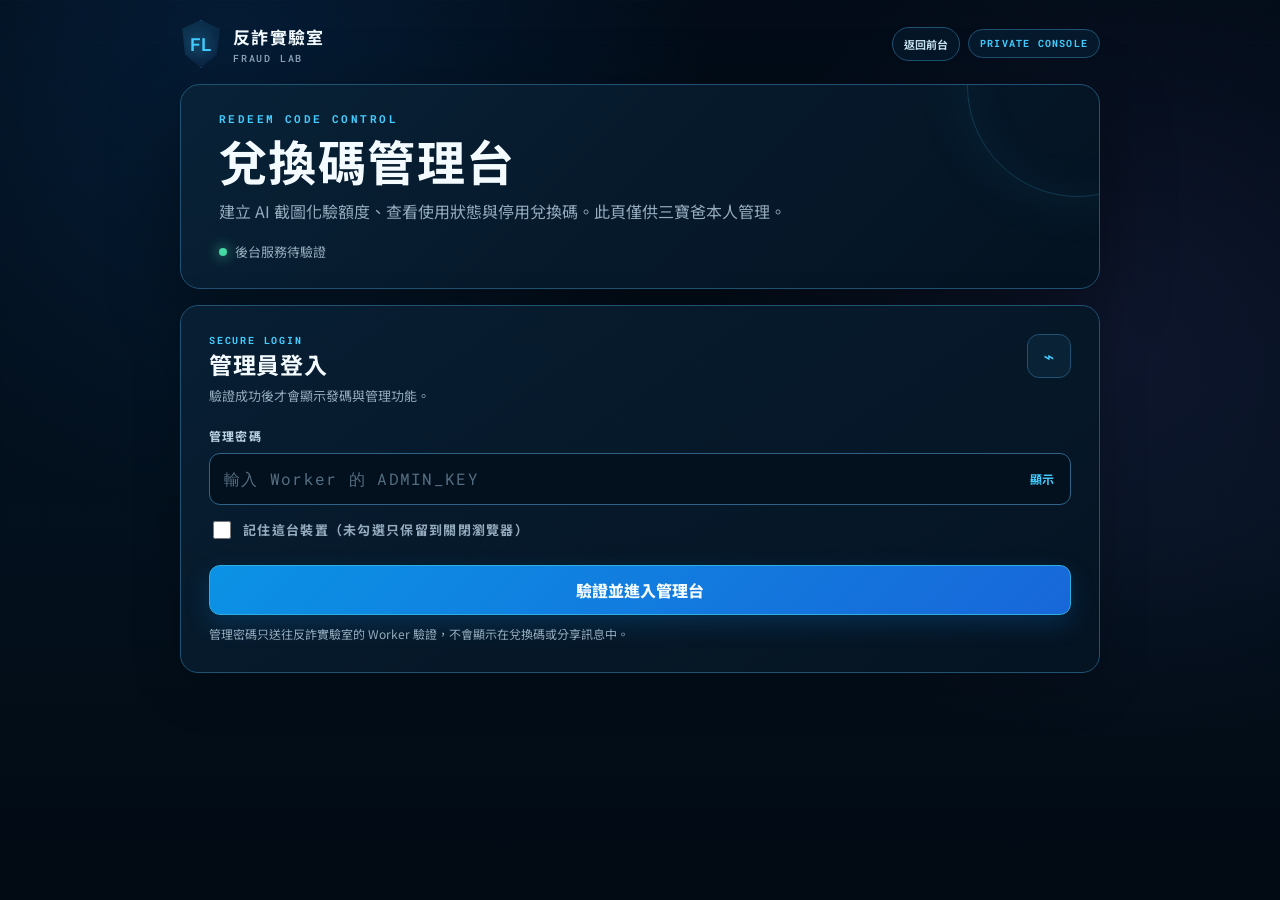
==== commit 391a8781: "Finish mobile admin console workflow" ====
--- a/admin.html
+++ b/admin.html
@@ -24,6 +24,7 @@
 .brand b{display:block;font-size:17px;letter-spacing:.08em;white-space:nowrap}
 .brand small{display:block;color:var(--muted);font:500 10px "Roboto Mono",monospace;letter-spacing:.18em}
 .private{border:1px solid var(--line);border-radius:99px;padding:7px 11px;color:var(--cyan);font:700 10px "Roboto Mono",monospace;letter-spacing:.12em;background:rgba(8,31,51,.8);white-space:nowrap}
+.top-actions{display:flex;align-items:center;gap:8px}.front-link{border:1px solid var(--line);border-radius:99px;padding:7px 11px;color:#c8e4f4;font-size:11px;font-weight:700;text-decoration:none;background:rgba(8,31,51,.55);white-space:nowrap}.front-link:hover{border-color:var(--cyan);color:var(--cyan)}
 .hero{border:1px solid var(--line);border-radius:20px;padding:26px clamp(20px,5vw,38px);position:relative;overflow:hidden;background:linear-gradient(135deg,rgba(9,34,55,.96),rgba(4,19,33,.96));box-shadow:var(--shadow)}
 .hero::before{content:"";position:absolute;width:220px;height:220px;right:-90px;top:-110px;border:1px solid rgba(66,204,255,.2);border-radius:50%;box-shadow:0 0 60px rgba(66,204,255,.08),inset 0 0 50px rgba(66,204,255,.05)}
 .eyebrow{color:var(--cyan);font:700 11px "Roboto Mono",monospace;letter-spacing:.22em;margin-bottom:6px}
@@ -89,14 +90,14 @@
 .empty{border:1px dashed var(--line);border-radius:12px;text-align:center;padding:30px 15px;color:var(--muted);font-size:13px}
 #toast{position:fixed;left:50%;bottom:calc(18px + env(safe-area-inset-bottom));transform:translate(-50%,100px);background:#e9f8ff;color:#04101c;border:1px solid #fff;padding:11px 18px;border-radius:99px;font-size:13px;font-weight:800;z-index:99;transition:transform .28s;max-width:88vw;text-align:center;box-shadow:0 14px 36px rgba(0,0,0,.4)}
 #toast.on{transform:translate(-50%,0)}
-@media(max-width:620px){.wrap{width:min(100% - 20px,920px);padding-top:10px}.topbar{padding:0 4px}.brand b{font-size:14px}.private{font-size:9px;padding:6px 8px}.hero{padding:22px 18px;border-radius:16px}.hero p{font-size:14px}.panel{border-radius:15px;padding:18px 14px}.panel-head{margin-bottom:16px}.grid{grid-template-columns:1fr}.span2{grid-column:auto}.stats{grid-template-columns:repeat(2,1fr)}.toolbar{grid-template-columns:1fr}.toolbar .btn{width:100%}.acts{grid-template-columns:1fr 1fr}.acts .revoke{grid-column:1/-1}.dashbar{align-items:flex-start}.identity{align-items:flex-start}.dashbar .btn{min-height:40px}.made-tools .btn{flex:1 1 140px}.card{padding:13px 12px}.code{letter-spacing:.045em}}
+@media(max-width:620px){.wrap{width:min(100% - 20px,920px);padding-top:10px}.topbar{padding:0 4px}.brand b{font-size:14px}.private{display:none}.front-link{font-size:10px;padding:6px 9px}.hero{padding:22px 18px;border-radius:16px}.hero p{font-size:14px}.panel{border-radius:15px;padding:18px 14px}.panel-head{margin-bottom:16px}.grid{grid-template-columns:1fr}.span2{grid-column:auto}.stats{grid-template-columns:repeat(2,1fr)}.toolbar{grid-template-columns:1fr}.toolbar .btn{width:100%}.acts{grid-template-columns:1fr 1fr}.acts .revoke{grid-column:1/-1}.dashbar{align-items:flex-start}.identity{align-items:flex-start}.dashbar .btn{min-height:40px}.made-tools .btn{flex:1 1 140px}.card{padding:13px 12px}.code{letter-spacing:.045em}}
 </style>
 </head>
 <body>
 <main class="wrap">
   <div class="topbar">
     <div class="brand"><div class="brand-mark">FL</div><div><b>反詐實驗室</b><small>FRAUD LAB</small></div></div>
-    <div class="private">PRIVATE CONSOLE</div>
+    <div class="top-actions"><a class="front-link" href="./">返回前台</a><div class="private">PRIVATE CONSOLE</div></div>
   </div>
 
   <header class="hero">
@@ -191,7 +192,7 @@
 function stateOf(c){const expired=new Date(c.expiresAt).getTime()<Date.now();if(c.revoked||expired)return"dead";if(Math.max(0,c.limit-c.used)===0)return"full";return"active"}
 function statusHTML(c){const expired=!c.revoked&&new Date(c.expiresAt).getTime()<Date.now();if(c.revoked)return'<span class="pill dead">已停用</span>';if(expired)return'<span class="pill expired">已過期</span>';if(stateOf(c)==="full")return'<span class="pill full">已用完</span>';return'<span class="pill">可使用</span>'}
 function cardHTML(c){const left=Math.max(0,Number(c.limit)-Number(c.used)),pct=c.limit?Math.min(100,Number(c.used)/Number(c.limit)*100):0;return `<article class="card" data-code="${esc(c.code)}"><div class="card-top"><div class="code">${esc(c.code)}</div>${statusHTML(c)}</div><div class="meta">已用 ${c.used}／${c.limit}・剩餘 ${left} 次・${dateText(c.expiresAt)} 到期${c.note?"・"+esc(c.note):""}</div><div class="bar"><i style="width:${pct}%"></i></div><div class="acts"><button class="pri" data-act="msg">複製完整訊息</button><button data-act="only">只複製碼</button>${stateOf(c)==="active"?'<button class="revoke" data-act="revoke">停用此碼</button>':""}</div></article>`}
-function bindCards(root){root.querySelectorAll(".card").forEach(card=>card.querySelectorAll("[data-act]").forEach(button=>button.addEventListener("click",async()=>{const code=card.dataset.code,rec=CACHE[code];if(button.dataset.act==="only")return copy(code);if(button.dataset.act==="msg")return rec?copy(msgFor(rec)):toast("找不到這組兌換碼，請重新整理");if(button.dataset.act==="revoke"){if(!confirm(`確定停用 ${code}？停用後使用者將無法再用此碼。`))return;button.disabled=true;button.textContent="停用中…";try{await api("/admin/revoke",{code});toast("兌換碼已停用");await loadList()}catch(e){toast(e.message);button.disabled=false;button.textContent="停用此碼"}}}))) }
+function bindCards(root){root.querySelectorAll(".card").forEach(card=>card.querySelectorAll("[data-act]").forEach(button=>button.addEventListener("click",async()=>{const code=card.dataset.code,rec=CACHE[code]||LAST_MADE.find(c=>c.code===code);if(button.dataset.act==="only")return copy(code);if(button.dataset.act==="msg")return rec?copy(msgFor(rec)):toast("找不到這組兌換碼，請重新整理");if(button.dataset.act==="revoke"){if(!confirm(`確定停用 ${code}？停用後使用者將無法再用此碼。`))return;button.disabled=true;button.textContent="停用中…";try{await api("/admin/revoke",{code});toast("兌換碼已停用");await loadList()}catch(e){toast(e.message);button.disabled=false;button.textContent="停用此碼"}}}))) }
 function renderMade(){const root=$("#made");if(!LAST_MADE.length){root.hidden=true;return}root.hidden=false;root.innerHTML=`<div class="made-tools"><button class="btn small" id="copyMadeCodes" type="button">複製全部兌換碼</button><button class="btn small" id="copyMadeMessages" type="button">複製全部發送訊息</button></div>${LAST_MADE.map(cardHTML).join("")}`;bindCards(root);$("#copyMadeCodes").addEventListener("click",()=>copy(LAST_MADE.map(c=>c.code).join("\n")));$("#copyMadeMessages").addEventListener("click",()=>copy(LAST_MADE.map(msgFor).join("\n\n──────────\n\n")));root.scrollIntoView({behavior:"smooth",block:"start"})}
 function applyList(codes){CACHE={};codes.forEach(c=>CACHE[c.code]=c);renderStats(codes);renderList()}
 function renderStats(codes){const counts={all:codes.length,active:0,full:0,dead:0};codes.forEach(c=>counts[stateOf(c)]++);$("#sAll").textContent=counts.all;$("#sActive").textContent=counts.active;$("#sFull").textContent=counts.full;$("#sDead").textContent=counts.dead}
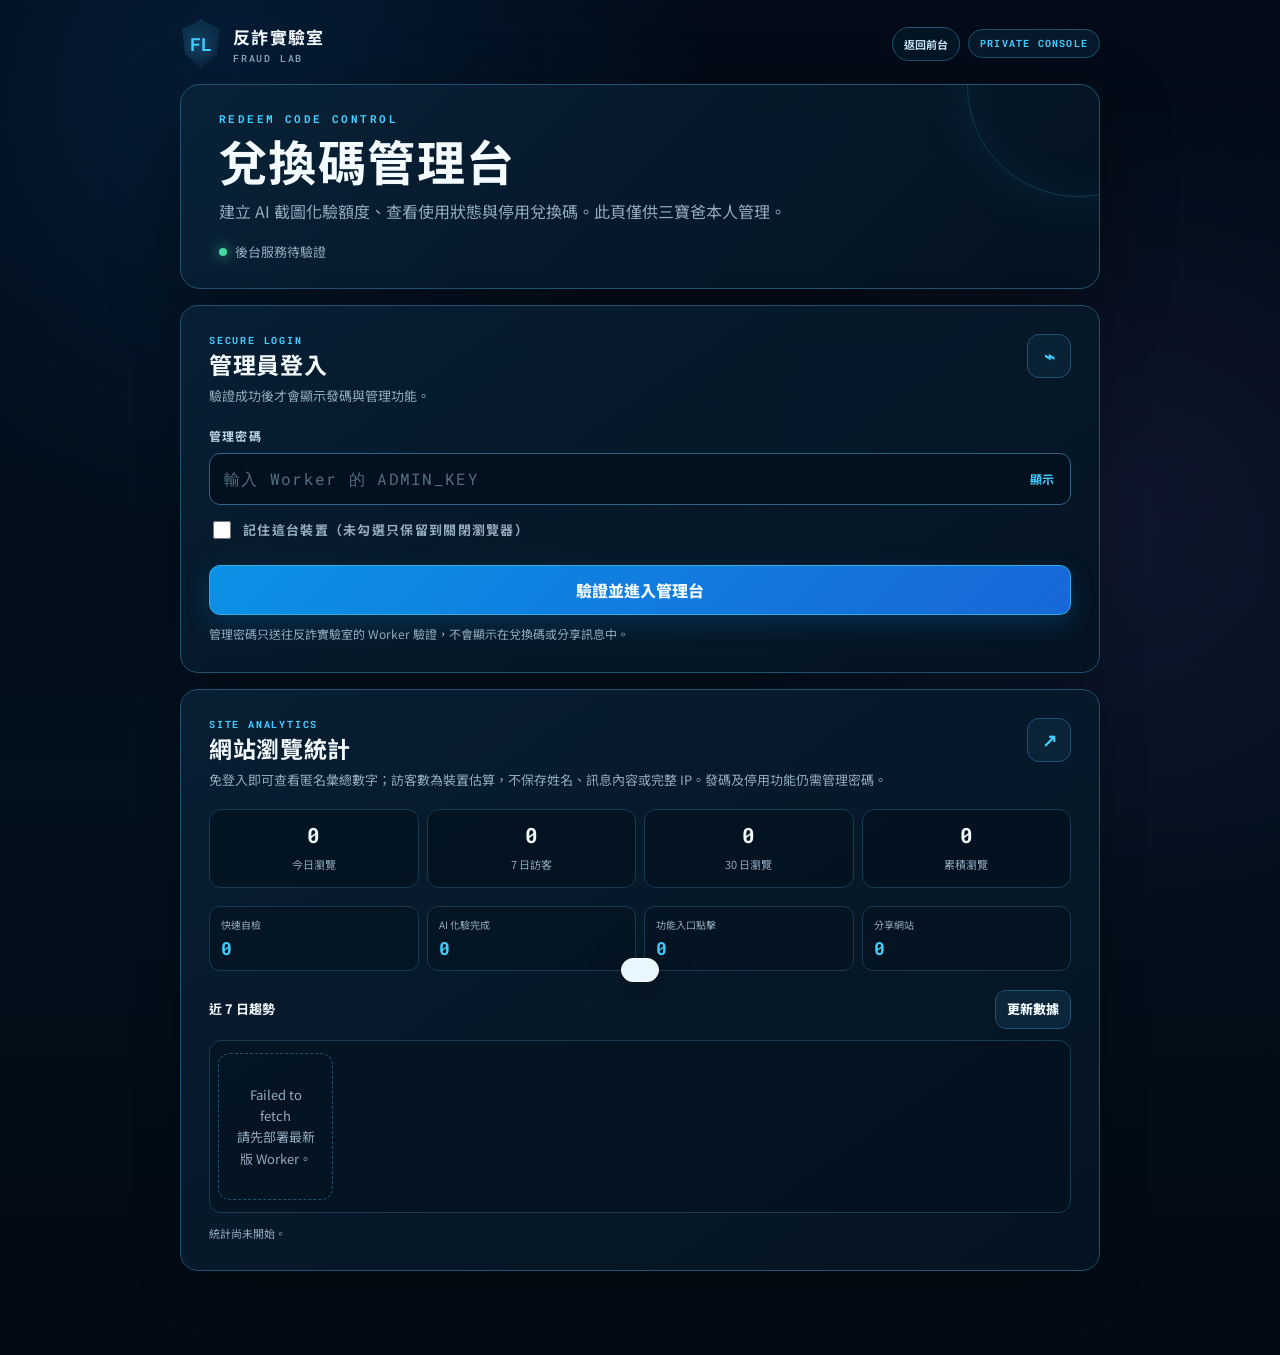
==== commit 4ecf51f9: "Show read-only analytics without login" ====
--- a/admin.html
+++ b/admin.html
@@ -69,6 +69,14 @@
 .stat{min-height:79px;border:1px solid var(--line2);border-radius:12px;background:rgba(3,16,29,.65);padding:11px;text-align:center}
 .stat b{display:block;font:700 21px "Roboto Mono",monospace;color:var(--text)}
 .stat small{color:var(--muted);font-size:11px}
+.traffic-more{display:grid;grid-template-columns:repeat(4,1fr);gap:8px;margin:0 0 19px}
+.traffic-more>div{border:1px solid var(--line2);border-radius:11px;background:rgba(3,16,29,.5);padding:10px 11px}
+.traffic-more span{display:block;color:var(--muted);font-size:10px}.traffic-more b{display:block;margin-top:2px;color:var(--cyan);font:700 18px "Roboto Mono",monospace}
+.traffic-chart-head{display:flex;align-items:center;justify-content:space-between;gap:12px;margin-bottom:11px}.traffic-chart-head strong{font-size:13px}
+.traffic-chart{display:grid;grid-template-columns:repeat(7,1fr);align-items:end;gap:6px;min-height:126px;padding:12px 8px;border:1px solid var(--line2);border-radius:12px;background:rgba(3,16,29,.52)}
+.traffic-day{display:grid;grid-template-rows:1fr auto auto;align-items:end;gap:4px;height:100%;text-align:center}.traffic-bar{width:100%;min-height:4px;border-radius:5px 5px 2px 2px;background:linear-gradient(180deg,var(--cyan),#146db8);box-shadow:0 0 12px rgba(66,204,255,.18)}
+.traffic-day b{font:700 10px "Roboto Mono",monospace;color:var(--text)}.traffic-day small{font-size:9px;color:var(--muted)}
+#statsSince{margin:11px 0 0;font-size:11px}
 .toolbar{display:grid;grid-template-columns:1fr auto;gap:9px;margin-bottom:13px}
 .toolbar input{height:46px}
 .filters{display:flex;gap:7px;overflow:auto;padding:1px 1px 10px;scrollbar-width:none}
@@ -90,7 +98,7 @@
 .empty{border:1px dashed var(--line);border-radius:12px;text-align:center;padding:30px 15px;color:var(--muted);font-size:13px}
 #toast{position:fixed;left:50%;bottom:calc(18px + env(safe-area-inset-bottom));transform:translate(-50%,100px);background:#e9f8ff;color:#04101c;border:1px solid #fff;padding:11px 18px;border-radius:99px;font-size:13px;font-weight:800;z-index:99;transition:transform .28s;max-width:88vw;text-align:center;box-shadow:0 14px 36px rgba(0,0,0,.4)}
 #toast.on{transform:translate(-50%,0)}
-@media(max-width:620px){.wrap{width:min(100% - 20px,920px);padding-top:10px}.topbar{padding:0 4px}.brand b{font-size:14px}.private{display:none}.front-link{font-size:10px;padding:6px 9px}.hero{padding:22px 18px;border-radius:16px}.hero p{font-size:14px}.panel{border-radius:15px;padding:18px 14px}.panel-head{margin-bottom:16px}.grid{grid-template-columns:1fr}.span2{grid-column:auto}.stats{grid-template-columns:repeat(2,1fr)}.toolbar{grid-template-columns:1fr}.toolbar .btn{width:100%}.acts{grid-template-columns:1fr 1fr}.acts .revoke{grid-column:1/-1}.dashbar{align-items:flex-start}.identity{align-items:flex-start}.dashbar .btn{min-height:40px}.made-tools .btn{flex:1 1 140px}.card{padding:13px 12px}.code{letter-spacing:.045em}}
+@media(max-width:620px){.wrap{width:min(100% - 20px,920px);padding-top:10px}.topbar{padding:0 4px}.brand b{font-size:14px}.private{display:none}.front-link{font-size:10px;padding:6px 9px}.hero{padding:22px 18px;border-radius:16px}.hero p{font-size:14px}.panel{border-radius:15px;padding:18px 14px}.panel-head{margin-bottom:16px}.grid{grid-template-columns:1fr}.span2{grid-column:auto}.stats{grid-template-columns:repeat(2,1fr)}.traffic-more{grid-template-columns:repeat(2,1fr)}.toolbar{grid-template-columns:1fr}.toolbar .btn{width:100%}.acts{grid-template-columns:1fr 1fr}.acts .revoke{grid-column:1/-1}.dashbar{align-items:flex-start}.identity{align-items:flex-start}.dashbar .btn{min-height:40px}.made-tools .btn{flex:1 1 140px}.card{padding:13px 12px}.code{letter-spacing:.045em}}
 </style>
 </head>
 <body>
@@ -123,6 +131,25 @@
     <div class="identity"><span class="dot"></span><span><strong>管理員已登入</strong><br>可開始建立與管理兌換碼</span></div>
     <button class="btn danger small" id="logoutBtn" type="button">安全登出</button>
   </div>
+
+  <section class="panel" id="analytics">
+    <div class="panel-head"><div><div class="kicker">SITE ANALYTICS</div><h2>網站瀏覽統計</h2><p>免登入即可查看匿名彙總數字；訪客數為裝置估算，不保存姓名、訊息內容或完整 IP。發碼及停用功能仍需管理密碼。</p></div><div class="iconbox">↗</div></div>
+    <div class="stats traffic-main">
+      <div class="stat"><b id="vToday">0</b><small>今日瀏覽</small></div>
+      <div class="stat"><b id="uWeek">0</b><small>7 日訪客</small></div>
+      <div class="stat"><b id="vMonth">0</b><small>30 日瀏覽</small></div>
+      <div class="stat"><b id="vTotal">0</b><small>累積瀏覽</small></div>
+    </div>
+    <div class="traffic-more">
+      <div><span>快速自檢</span><b id="eQuick">0</b></div>
+      <div><span>AI 化驗完成</span><b id="eAI">0</b></div>
+      <div><span>功能入口點擊</span><b id="eTools">0</b></div>
+      <div><span>分享網站</span><b id="eShare">0</b></div>
+    </div>
+    <div class="traffic-chart-head"><strong>近 7 日趨勢</strong><button class="btn small" id="statsBtn" type="button">更新數據</button></div>
+    <div class="traffic-chart" id="trafficChart"><div class="empty">登入後載入統計。</div></div>
+    <p class="hint" id="statsSince">統計尚未開始。</p>
+  </section>
 
   <section class="panel" id="maker" hidden>
     <div class="panel-head"><div><div class="kicker">CREATE CODES</div><h2>產生兌換碼</h2><p>每次產生前，先確認使用次數、組數與有效期限。</p></div><div class="iconbox">＋</div></div>
@@ -173,7 +200,8 @@
 function toast(message){const el=$("#toast");el.textContent=message;el.classList.add("on");clearTimeout(timer);timer=setTimeout(()=>el.classList.remove("on"),2800)}
 function fallbackCopy(text,done){const ta=document.createElement("textarea");ta.value=text;ta.style.cssText="position:fixed;opacity:0;left:-9999px";document.body.appendChild(ta);ta.select();try{document.execCommand("copy");done()}catch{toast("複製失敗，請長按文字複製")}ta.remove()}
 function copy(text){const done=()=>toast("已複製到剪貼簿");if(navigator.clipboard&&window.isSecureContext)navigator.clipboard.writeText(text).then(done,()=>fallbackCopy(text,done));else fallbackCopy(text,done)}
-async function api(path,body={}){const res=await fetch(API+path,{method:"POST",headers:{"Content-Type":"application/json","X-Admin-Key":KEY},body:JSON.stringify(body)});let data={};try{data=await res.json()}catch{}if(!res.ok)throw new Error(data.error||`後台回應錯誤 ${res.status}`);return data}
+async function api(path,body={}){const res=await fetch(API+path,{method:"POST",headers:{"Content-Type":"application/json","X-Admin-Key":KEY},body:JSON.stringify(body)});let data={};try{data=await res.json()}catch{}if(!res.ok||data.error)throw new Error(data.error||`後台回應錯誤 ${res.status}`);return data}
+async function publicApi(path,body={}){const res=await fetch(API+path,{method:"POST",headers:{"Content-Type":"application/json"},body:JSON.stringify(body)});let data={};try{data=await res.json()}catch{}if(!res.ok||data.error)throw new Error(data.error||`統計回應錯誤 ${res.status}`);return data}
 function setConnected(on){$(".statusline span:last-child").textContent=on?"後台服務連線正常":"後台服務待驗證";$("#login").hidden=on;$("#dashbar").hidden=!on;$("#maker").hidden=!on;$("#manager").hidden=!on}
 function saveKey(){session.set("fl_admin",KEY);if($("#rememberKey").checked)local.set("fl_admin",KEY);else local.del("fl_admin")}
 function logout(show=true){KEY="";CACHE={};LAST_MADE=[];session.del("fl_admin");local.del("fl_admin");$("#adminKey").value="";$("#made").hidden=true;$("#made").innerHTML="";setConnected(false);if(show)toast("已安全登出")}
@@ -182,11 +210,13 @@
 $("#loginBtn").addEventListener("click",login);
 $("#adminKey").addEventListener("keydown",e=>{if(e.key==="Enter")login()});
 $("#logoutBtn").addEventListener("click",()=>logout());
-async function login(){KEY=$("#adminKey").value.trim();if(!KEY)return toast("請先輸入管理密碼");const b=$("#loginBtn");b.disabled=true;b.textContent="正在安全驗證…";try{const data=await api("/admin/list");saveKey();setConnected(true);applyList(data.codes||[]);toast("登入成功")}catch(e){KEY="";toast(e.message)}finally{b.disabled=false;b.textContent="驗證並進入管理台"}}
+async function login(){KEY=$("#adminKey").value.trim();if(!KEY)return toast("請先輸入管理密碼");const b=$("#loginBtn");b.disabled=true;b.textContent="正在安全驗證…";try{const data=await api("/admin/list");saveKey();setConnected(true);applyList(data.codes||[]);loadAnalytics(false);toast("登入成功")}catch(e){KEY="";toast(e.message)}finally{b.disabled=false;b.textContent="驗證並進入管理台"}}
 
 $$('.preset').forEach(b=>b.addEventListener('click',()=>{$$('.preset').forEach(x=>x.classList.remove('on'));b.classList.add('on');$("#fLimit").value=b.dataset.limit;$("#fCount").value=b.dataset.count;$("#fDays").value=b.dataset.days}));
 function intValue(sel,min,max,label){const n=Number($(sel).value);if(!Number.isInteger(n)||n<min||n>max)throw new Error(`${label}需介於 ${min}～${max}`);return n}
-$("#makeBtn").addEventListener("click",async()=>{const b=$("#makeBtn");let payload;try{payload={limit:intValue("#fLimit",1,500,"可用次數"),count:intValue("#fCount",1,50,"產生組數"),days:intValue("#fDays",1,365,"有效天數"),note:$("#fNote").value.trim()}}catch(e){return toast(e.message)}b.disabled=true;b.textContent="正在產生…";try{const data=await api("/admin/create",payload);LAST_MADE=data.codes||[];LAST_MADE.forEach(c=>CACHE[c.code]=c);renderMade();toast(`已產生 ${LAST_MADE.length} 組兌換碼`);await loadList(false)}catch(e){toast(e.message)}finally{b.disabled=false;b.textContent="確認產生兌換碼"}});
+function codeArray(data){if(!data)return[];for(const key of["codes","createdCodes","items","results"]){if(Array.isArray(data[key]))return data[key]}if(data.code||data.redeemCode)return[data];return[]}
+function codeRecord(item,payload,listed=[]){const raw=typeof item==="string"?item:(item?.code||item?.redeemCode||item?.value||"");if(!raw)return null;const found=listed.find(c=>c.code===raw);if(found)return found;if(typeof item==="object"&&item.code)return item;return{code:raw,limit:payload.limit,used:0,expiresAt:new Date(Date.now()+payload.days*86400000).toISOString(),note:payload.note||""}}
+$("#makeBtn").addEventListener("click",async()=>{const b=$("#makeBtn");let payload;try{payload={limit:intValue("#fLimit",1,500,"可用次數"),count:intValue("#fCount",1,50,"產生組數"),days:intValue("#fDays",1,365,"有效天數"),note:$("#fNote").value.trim()}}catch(e){return toast(e.message)}const before=new Set(Object.keys(CACHE));b.disabled=true;b.textContent="正在產生…";try{const created=await api("/admin/create",payload);const latest=await api("/admin/list");const listed=codeArray(latest).filter(c=>c&&c.code);applyList(listed);const direct=codeArray(created).map(x=>codeRecord(x,payload,listed)).filter(Boolean);LAST_MADE=direct.length?direct:listed.filter(c=>!before.has(c.code));LAST_MADE.forEach(c=>CACHE[c.code]=c);renderMade();if(LAST_MADE.length)toast(`已產生 ${LAST_MADE.length} 組兌換碼`);else toast("後台已接收，但未找到新碼；請按重新整理確認") }catch(e){toast(e.message)}finally{b.disabled=false;b.textContent="確認產生兌換碼"}});
 function msgFor(c){return `【三寶爸｜反詐實驗室】\n收到可疑訊息不確定？可將對話截圖交給 AI 協助分析。\n\n網址：${SITE}\n兌換碼：${c.code}\n可用次數：${c.limit} 次\n有效期限：${dateText(c.expiresAt)}\n\n使用方式：開啟網站 → 選擇「AI 截圖化驗」→ 輸入兌換碼 → 上傳截圖。\n\n提醒：AI 分析僅供風險辨識參考；涉及匯款、帳戶或個資時，請撥打 165 或向警方查證。`}
 function dateText(value){const d=new Date(value);return Number.isNaN(d.getTime())?"期限未提供":d.toLocaleDateString("zh-TW")}
 function stateOf(c){const expired=new Date(c.expiresAt).getTime()<Date.now();if(c.revoked||expired)return"dead";if(Math.max(0,c.limit-c.used)===0)return"full";return"active"}
@@ -197,12 +227,29 @@
 function applyList(codes){CACHE={};codes.forEach(c=>CACHE[c.code]=c);renderStats(codes);renderList()}
 function renderStats(codes){const counts={all:codes.length,active:0,full:0,dead:0};codes.forEach(c=>counts[stateOf(c)]++);$("#sAll").textContent=counts.all;$("#sActive").textContent=counts.active;$("#sFull").textContent=counts.full;$("#sDead").textContent=counts.dead}
 function renderList(){const query=$("#searchCode").value.trim().toLowerCase();const codes=Object.values(CACHE).filter(c=>(FILTER==="all"||stateOf(c)===FILTER)&&(!query||`${c.code} ${c.note||""}`.toLowerCase().includes(query)));const root=$("#list");root.innerHTML=codes.length?codes.map(cardHTML).join(""):'<div class="empty">沒有符合條件的兌換碼。</div>';bindCards(root)}
+function countEvent(group,name){return Number(group?.events?.[name])||0}
+function renderTraffic(data){
+  $("#vToday").textContent=Number(data.today?.pageViews)||0;
+  $("#uWeek").textContent=Number(data.week?.visitors)||0;
+  $("#vMonth").textContent=Number(data.month?.pageViews)||0;
+  $("#vTotal").textContent=Number(data.total?.pageViews)||0;
+  $("#eQuick").textContent=countEvent(data.month,"quick_check");
+  $("#eAI").textContent=countEvent(data.month,"ai_check");
+  $("#eTools").textContent=countEvent(data.month,"tool_open");
+  $("#eShare").textContent=countEvent(data.month,"share");
+  const series=Array.isArray(data.series)?data.series:[],max=Math.max(1,...series.map(day=>Number(day.pageViews)||0));
+  $("#trafficChart").innerHTML=series.length?series.map(day=>{const value=Number(day.pageViews)||0,height=Math.max(value?9:3,Math.round(value/max*72));return `<div class="traffic-day"><i class="traffic-bar" style="height:${height}px"></i><b>${value}</b><small>${esc(String(day.day||"").slice(5).replace("-","/"))}</small></div>`}).join(""):'<div class="empty">統計資料尚未建立。</div>';
+  $("#statsSince").textContent=data.startedAt?`自 ${data.startedAt.replaceAll("-","/")} 起累積；數字不含啟用前的瀏覽。`:"新版部署後收到第一位訪客，就會開始顯示數據。";
+}
+async function loadAnalytics(showToast=true){try{const data=await publicApi("/stats");renderTraffic(data);if(showToast)toast("瀏覽統計已更新")}catch(e){$("#trafficChart").innerHTML=`<div class="empty">${esc(e.message)}<br>請先部署最新版 Worker。</div>`}}
 async function loadList(showToast=true){$("#list").innerHTML='<div class="empty">正在讀取後台資料…</div>';try{const data=await api("/admin/list");applyList(data.codes||[]);if(showToast)toast("清單已更新")}catch(e){$("#list").innerHTML=`<div class="empty">${esc(e.message)}</div>`;if(/401|403|密碼|unauthorized/i.test(e.message))logout(false)}}
 $("#listBtn").addEventListener("click",()=>loadList());
+$("#statsBtn").addEventListener("click",()=>loadAnalytics());
 $("#searchCode").addEventListener("input",renderList);
 $$('.filter').forEach(b=>b.addEventListener('click',()=>{$$('.filter').forEach(x=>x.classList.remove('on'));b.classList.add('on');FILTER=b.dataset.filter;renderList()}));
 
-if(KEY){$("#adminKey").value=KEY;$("#rememberKey").checked=!!local.get("fl_admin");api("/admin/list").then(data=>{setConnected(true);applyList(data.codes||[])}).catch(()=>logout(false))}
+loadAnalytics(false);
+if(KEY){$("#adminKey").value=KEY;$("#rememberKey").checked=!!local.get("fl_admin");api("/admin/list").then(data=>{setConnected(true);applyList(data.codes||[]) }).catch(()=>logout(false))}
 </script>
 </body>
 </html>
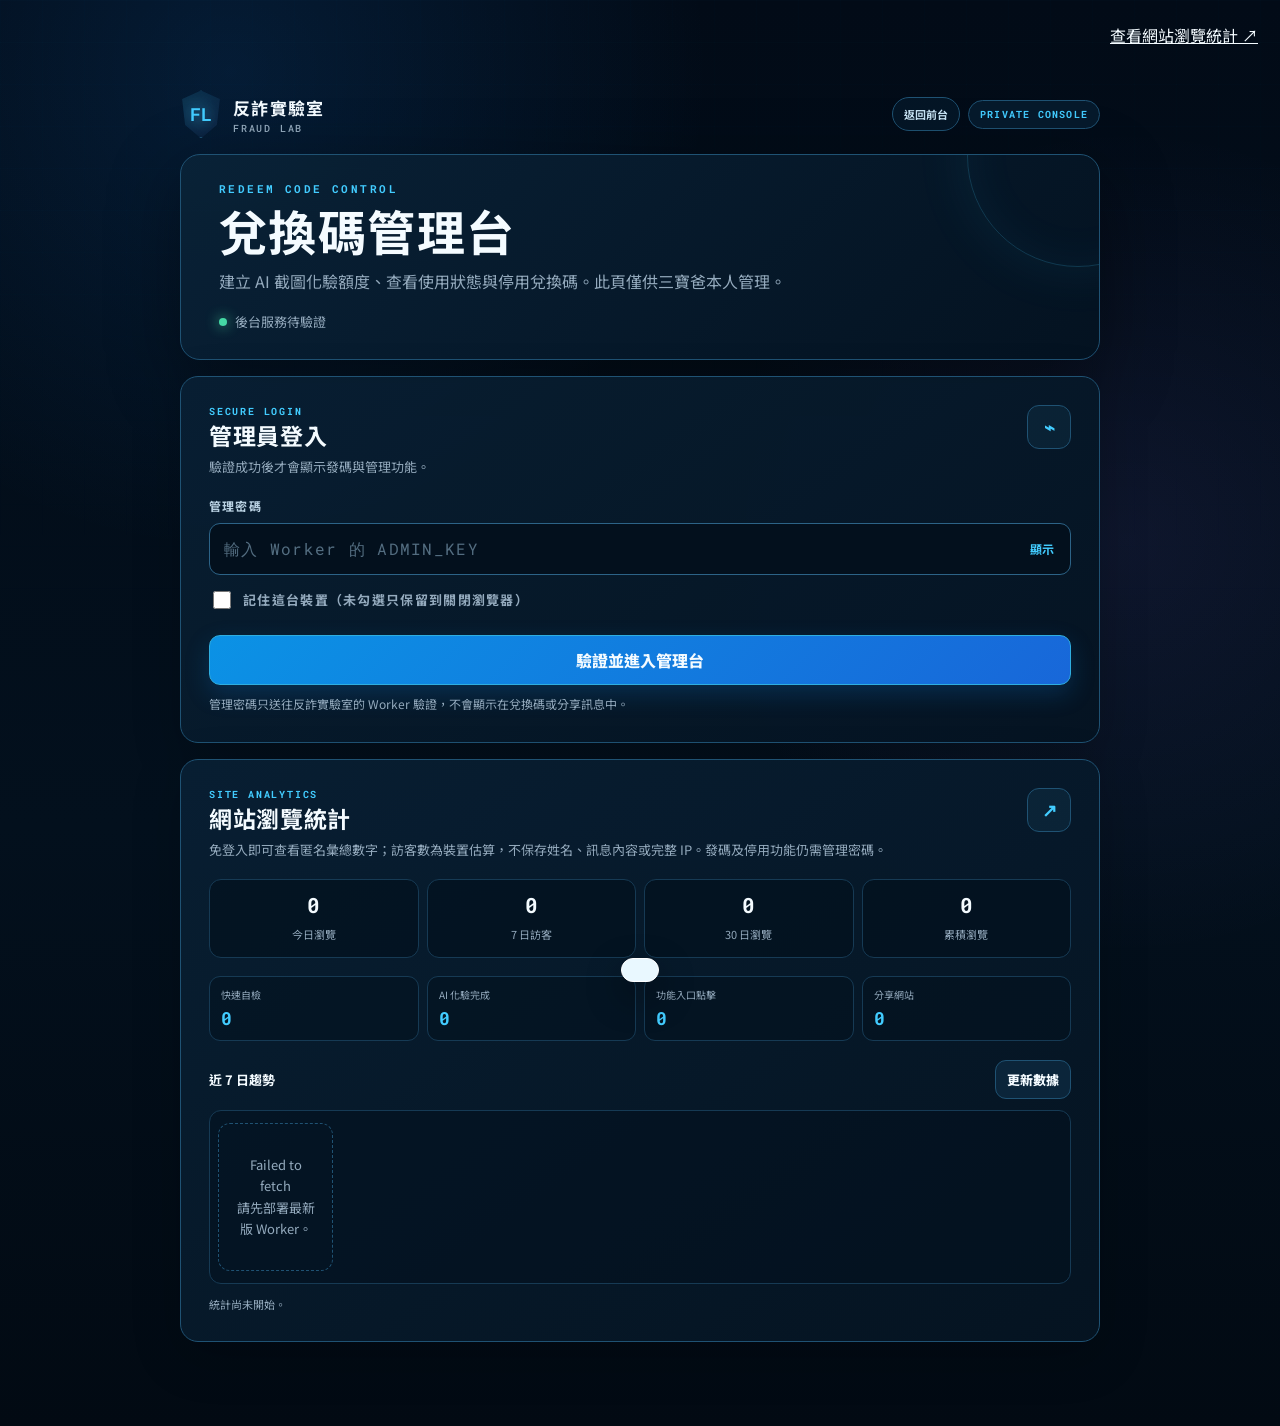
==== commit 4e43d314: "Connect page-view analytics and add backend statistics entry" ====
--- a/admin.html
+++ b/admin.html
@@ -102,6 +102,7 @@
 </style>
 </head>
 <body>
+<nav aria-label="瀏覽統計" style="padding:12px;text-align:right"><a href="./analytics.html" style="color:inherit;text-decoration:underline;display:inline-block;padding:10px">查看網站瀏覽統計 ↗</a></nav>
 <main class="wrap">
   <div class="topbar">
     <div class="brand"><div class="brand-mark">FL</div><div><b>反詐實驗室</b><small>FRAUD LAB</small></div></div>
